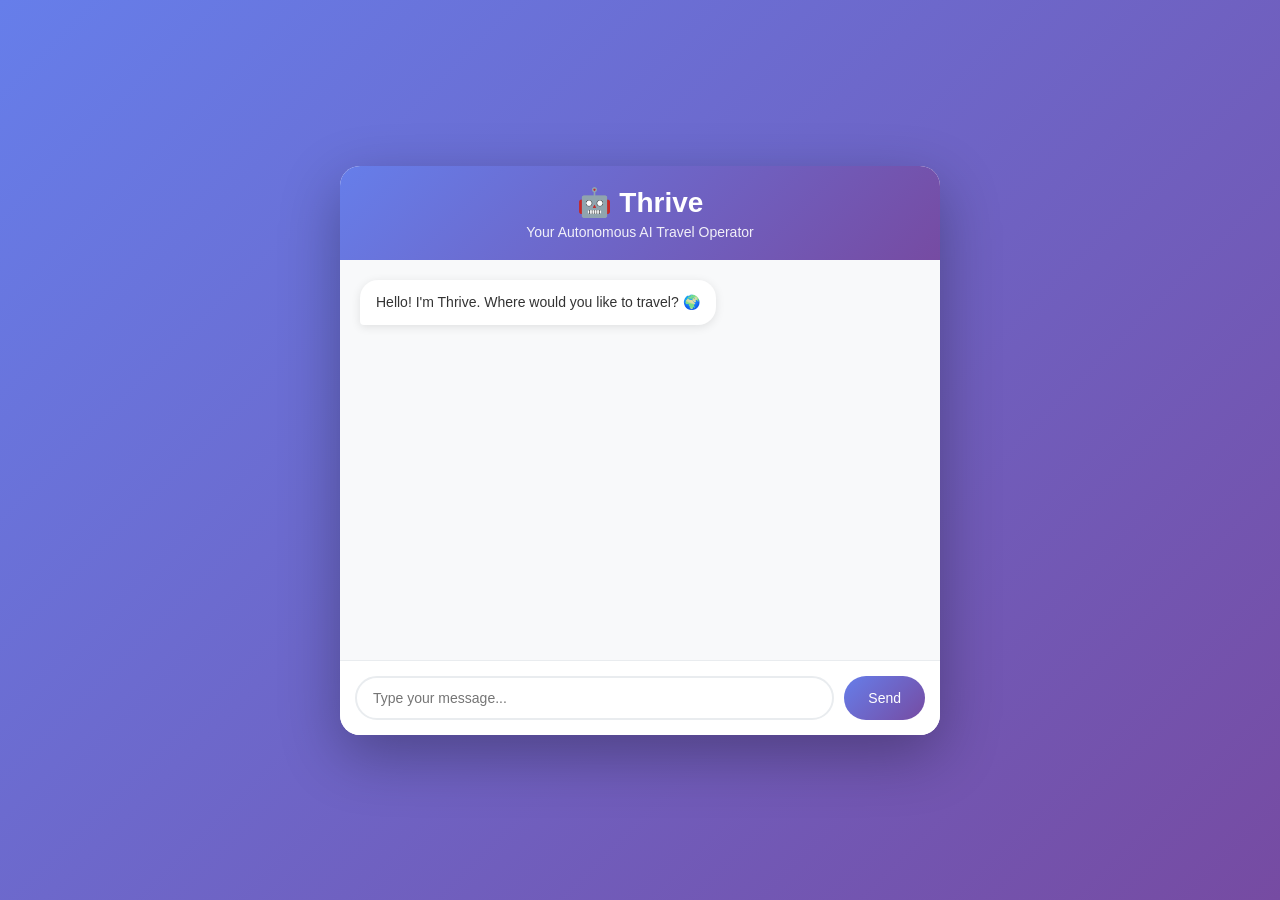
==== templates/index.html @ 4a0e2c3e "Initial Thrive MVP commit" ====
<!DOCTYPE html>
<html lang="en">
<head>
    <meta charset="UTF-8">
    <meta name="viewport" content="width=device-width, initial-scale=1.0">
    <title>🤖 Thrive Travel Planner</title>
    <link rel="stylesheet" href="/static/style.css">
</head>
<body>
    <div class="container">
        <header>
            <h1>🤖 Thrive</h1>
            <p>Your Autonomous AI Travel Operator</p>
        </header>
        
        <div class="chat-box" id="chatBox">
            <div class="message bot">
                <div class="bubble">
                    Hello! I'm Thrive. Where would you like to travel? 🌍
                </div>
            </div>
        </div>
        
        <div class="input-area">
            <input type="text" id="userInput" placeholder="Type your message..." autocomplete="off">
            <button onclick="sendMessage()">Send</button>
        </div>
    </div>

    <script>
        const chatBox = document.getElementById('chatBox');
        const userInput = document.getElementById('userInput');

        // Send message on Enter key
        userInput.addEventListener('keypress', (e) => {
            if (e.key === 'Enter') sendMessage();
        });

        async function sendMessage() {
            const message = userInput.value.trim();
            if (!message) return;

            // Add user message to chat
            addMessage(message, 'user');
            userInput.value = '';

            // Show loading state
            const loadingId = addMessage('Thinking...', 'bot loading');

            try {
                const response = await fetch('/api/chat', {
                    method: 'POST',
                    headers: { 'Content-Type': 'application/json' },
                    body: JSON.stringify({ message: message })
                });

                const data = await response.json();
                
                // Remove loading message
                document.getElementById(loadingId).remove();

                if (data.success) {
                    addMessage(data.message, 'bot');
                } else {
                    addMessage('Error: ' + data.error, 'bot error');
                }
            } catch (error) {
                document.getElementById(loadingId).remove();
                addMessage('Connection error. Please try again.', 'bot error');
            }
        }

        function addMessage(text, type) {
            const id = 'msg-' + Date.now();
            const div = document.createElement('div');
            div.className = `message ${type}`;
            div.id = id;
            div.innerHTML = `<div class="bubble">${text.replace(/\n/g, '<br>')}</div>`;
            chatBox.appendChild(div);
            chatBox.scrollTop = chatBox.scrollHeight;
            return id;
        }
    </script>
</body>
</html>
---- static/style.css ----
* {
    margin: 0;
    padding: 0;
    box-sizing: border-box;
}

body {
    font-family: -apple-system, BlinkMacSystemFont, 'Segoe UI', Roboto, sans-serif;
    background: linear-gradient(135deg, #667eea 0%, #764ba2 100%);
    min-height: 100vh;
    display: flex;
    justify-content: center;
    align-items: center;
    padding: 20px;
}

.container {
    width: 100%;
    max-width: 600px;
    background: white;
    border-radius: 20px;
    box-shadow: 0 20px 60px rgba(0,0,0,0.3);
    overflow: hidden;
}

header {
    background: linear-gradient(135deg, #667eea 0%, #764ba2 100%);
    color: white;
    padding: 20px;
    text-align: center;
}

header h1 {
    font-size: 28px;
    margin-bottom: 5px;
}

header p {
    opacity: 0.9;
    font-size: 14px;
}

.chat-box {
    height: 400px;
    overflow-y: auto;
    padding: 20px;
    background: #f8f9fa;
}

.message {
    margin-bottom: 15px;
    display: flex;
}

.message.user {
    justify-content: flex-end;
}

.message.bot {
    justify-content: flex-start;
}

.bubble {
    max-width: 80%;
    padding: 12px 16px;
    border-radius: 18px;
    font-size: 14px;
    line-height: 1.5;
}

.message.user .bubble {
    background: #667eea;
    color: white;
    border-bottom-right-radius: 4px;
}

.message.bot .bubble {
    background: white;
    color: #333;
    border-bottom-left-radius: 4px;
    box-shadow: 0 2px 10px rgba(0,0,0,0.1);
}

.message.loading .bubble {
    background: #e9ecef;
    color: #666;
    font-style: italic;
}

.message.error .bubble {
    background: #ffe6e6;
    color: #cc0000;
}

.input-area {
    display: flex;
    padding: 15px;
    background: white;
    border-top: 1px solid #e9ecef;
}

.input-area input {
    flex: 1;
    padding: 12px 16px;
    border: 2px solid #e9ecef;
    border-radius: 25px;
    font-size: 14px;
    outline: none;
    transition: border-color 0.3s;
}

.input-area input:focus {
    border-color: #667eea;
}

.input-area button {
    margin-left: 10px;
    padding: 12px 24px;
    background: linear-gradient(135deg, #667eea 0%, #764ba2 100%);
    color: white;
    border: none;
    border-radius: 25px;
    font-size: 14px;
    cursor: pointer;
    transition: transform 0.2s;
}

.input-area button:hover {
    transform: scale(1.05);
}
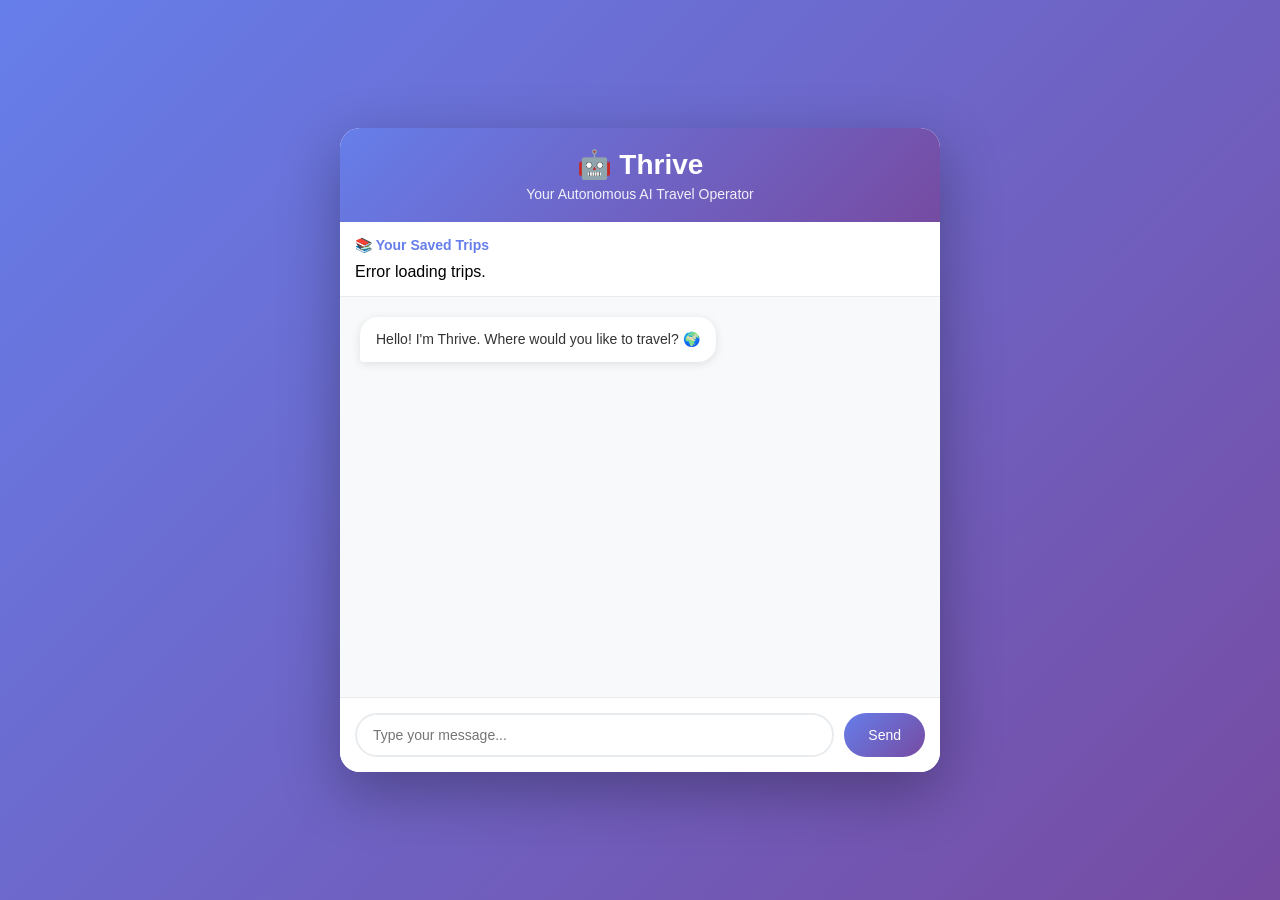
==== commit 682bad98: "Add trip history panel and fix PDF for PostgreSQL" ====
--- a/templates/index.html
+++ b/templates/index.html
@@ -3,7 +3,7 @@
 <head>
     <meta charset="UTF-8">
     <meta name="viewport" content="width=device-width, initial-scale=1.0">
-    <title>🤖 Thrive Travel Planner</title>
+    <title>Thrive Travel Planner</title>
     <link rel="stylesheet" href="/static/style.css">
 </head>
 <body>
@@ -13,12 +13,25 @@
             <p>Your Autonomous AI Travel Operator</p>
         </header>
         
+        <!-- Trip History Panel -->
+        <div class="trip-history" id="tripHistory">
+            <h3>📚 Your Saved Trips</h3>
+            <div id="tripList">Loading...</div>
+        </div>
+        
         <div class="chat-box" id="chatBox">
             <div class="message bot">
                 <div class="bubble">
                     Hello! I'm Thrive. Where would you like to travel? 🌍
                 </div>
             </div>
+        </div>
+        
+        <!-- Export Button -->
+        <div class="export-area" id="exportArea" style="display: none; padding: 15px; text-align: center; background: #f8f9fa; border-top: 1px solid #e9ecef;">
+            <button onclick="exportPDF()" style="background: #28a745; color: white; padding: 12px 24px; border: none; border-radius: 25px; cursor: pointer; font-size: 14px;">
+                📄 Download Itinerary as PDF
+            </button>
         </div>
         
         <div class="input-area">
@@ -30,21 +43,48 @@
     <script>
         const chatBox = document.getElementById('chatBox');
         const userInput = document.getElementById('userInput');
+        const tripList = document.getElementById('tripList');
+        let currentTripId = null;
 
-        // Send message on Enter key
+        // Load trip history on page load
+        window.addEventListener('DOMContentLoaded', loadTripHistory);
+
         userInput.addEventListener('keypress', (e) => {
             if (e.key === 'Enter') sendMessage();
         });
+
+        async function loadTripHistory() {
+            try {
+                const response = await fetch('/api/trips');
+                const data = await response.json();
+                
+                if (data.success && data.trips.length > 0) {
+                    tripList.innerHTML = data.trips.map(trip => `
+                        <div class="trip-item" onclick="loadTrip(${trip.id})">
+                            <strong>${trip.destination}</strong> (${trip.duration})<br>
+                            <small>Trip #${trip.id} - ${trip.created_at}</small>
+                        </div>
+                    `).join('');
+                } else {
+                    tripList.innerHTML = '<p>No saved trips yet.</p>';
+                }
+            } catch (error) {
+                tripList.innerHTML = '<p>Error loading trips.</p>';
+            }
+        }
+
+        async function loadTrip(tripId) {
+            addMessage(`Loading trip #${tripId}...`, 'bot');
+            // You can expand this to show full trip details
+        }
 
         async function sendMessage() {
             const message = userInput.value.trim();
             if (!message) return;
 
-            // Add user message to chat
             addMessage(message, 'user');
             userInput.value = '';
 
-            // Show loading state
             const loadingId = addMessage('Thinking...', 'bot loading');
 
             try {
@@ -55,12 +95,19 @@
                 });
 
                 const data = await response.json();
-                
-                // Remove loading message
                 document.getElementById(loadingId).remove();
 
                 if (data.success) {
                     addMessage(data.message, 'bot');
+                    
+                    // Extract Trip ID from message
+                    const tripIdMatch = data.message.match(/Trip ID: #(\d+)/);
+                    if (tripIdMatch) {
+                        currentTripId = tripIdMatch[1];
+                        document.getElementById('exportArea').style.display = 'block';
+                        // Reload trip history to show new trip
+                        loadTripHistory();
+                    }
                 } else {
                     addMessage('Error: ' + data.error, 'bot error');
                 }
@@ -68,6 +115,33 @@
                 document.getElementById(loadingId).remove();
                 addMessage('Connection error. Please try again.', 'bot error');
             }
+        }
+
+        function exportPDF() {
+            if (!currentTripId) return;
+            
+            fetch('/api/export-pdf', {
+                method: 'POST',
+                headers: { 'Content-Type': 'application/json' },
+                body: JSON.stringify({ trip_id: currentTripId })
+            })
+            .then(response => {
+                if (response.ok) {
+                    return response.blob();
+                }
+                throw new Error('Failed to generate PDF');
+            })
+            .then(blob => {
+                const url = window.URL.createObjectURL(blob);
+                const a = document.createElement('a');
+                a.href = url;
+                a.download = `thrive-trip-${currentTripId}.pdf`;
+                a.click();
+                window.URL.revokeObjectURL(url);
+            })
+            .catch(error => {
+                alert('Error generating PDF: ' + error.message);
+            });
         }
 
         function addMessage(text, type) {
--- a/static/style.css
+++ b/static/style.css
@@ -127,4 +127,38 @@
 
 .input-area button:hover {
     transform: scale(1.05);
+}
+.trip-history {
+    background: white;
+    padding: 15px;
+    border-bottom: 1px solid #e9ecef;
+    max-height: 150px;
+    overflow-y: auto;
+}
+
+.trip-history h3 {
+    margin: 0 0 10px 0;
+    font-size: 14px;
+    color: #667eea;
+}
+
+.trip-item {
+    padding: 8px 12px;
+    background: #f8f9fa;
+    border-radius: 8px;
+    margin-bottom: 8px;
+    cursor: pointer;
+    transition: background 0.2s;
+}
+
+.trip-item:hover {
+    background: #e9ecef;
+}
+
+.trip-item strong {
+    color: #333;
+}
+
+.trip-item small {
+    color: #666;
 }
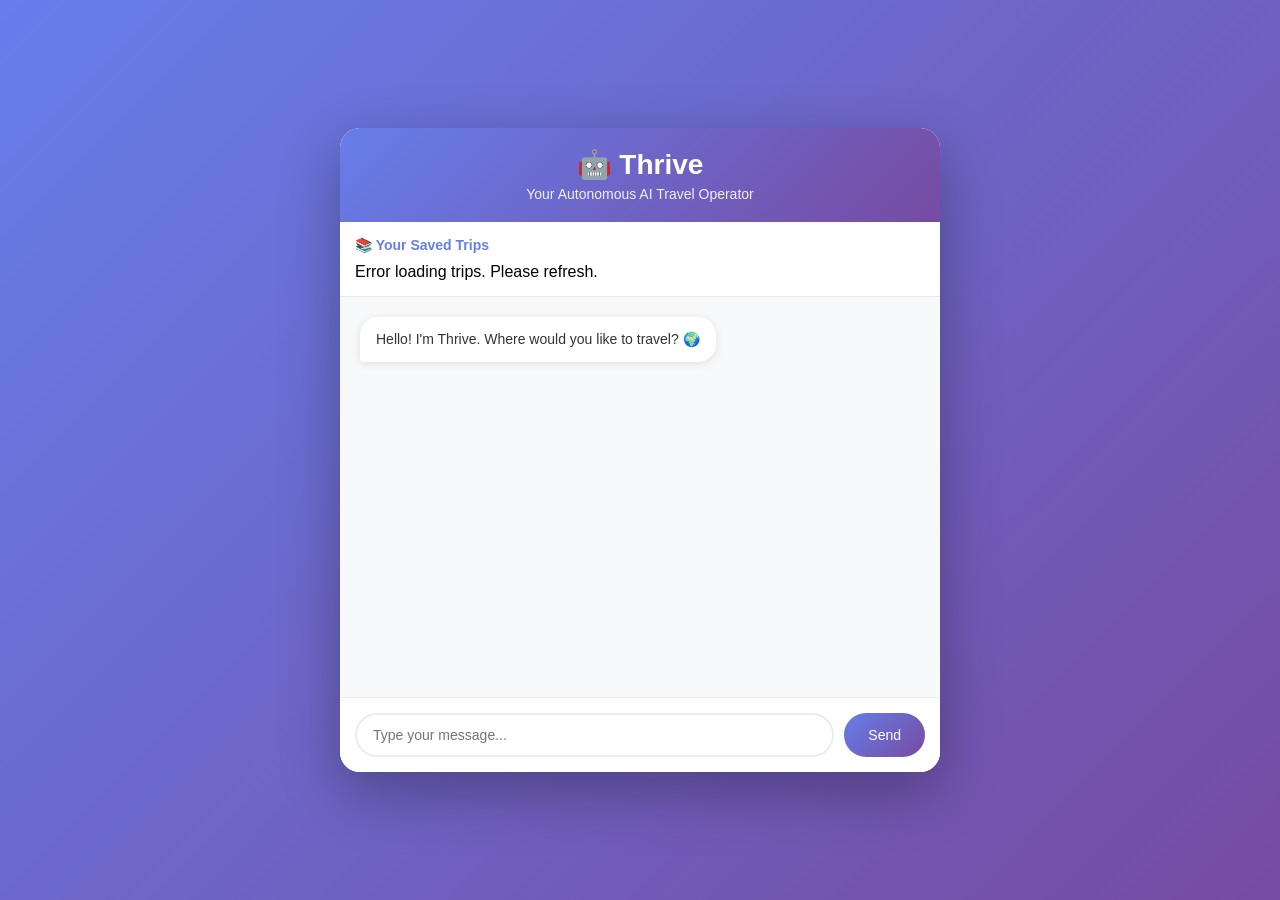
==== commit ccd8b172: "Fix trip history loading functionality" ====
--- a/templates/index.html
+++ b/templates/index.html
@@ -44,6 +44,7 @@
         const chatBox = document.getElementById('chatBox');
         const userInput = document.getElementById('userInput');
         const tripList = document.getElementById('tripList');
+        const exportArea = document.getElementById('exportArea');
         let currentTripId = null;
 
         // Load trip history on page load
@@ -53,12 +54,15 @@
             if (e.key === 'Enter') sendMessage();
         });
 
+        // Load saved trips from database
         async function loadTripHistory() {
+            tripList.innerHTML = '<p>Loading...</p>';
+            
             try {
                 const response = await fetch('/api/trips');
                 const data = await response.json();
                 
-                if (data.success && data.trips.length > 0) {
+                if (data.success && data.trips && data.trips.length > 0) {
                     tripList.innerHTML = data.trips.map(trip => `
                         <div class="trip-item" onclick="loadTrip(${trip.id})">
                             <strong>${trip.destination}</strong> (${trip.duration})<br>
@@ -66,18 +70,70 @@
                         </div>
                     `).join('');
                 } else {
-                    tripList.innerHTML = '<p>No saved trips yet.</p>';
+                    tripList.innerHTML = '<p>No saved trips yet. Plan your first trip!</p>';
                 }
             } catch (error) {
-                tripList.innerHTML = '<p>Error loading trips.</p>';
-            }
-        }
-
+                console.error('Error loading trips:', error);
+                tripList.innerHTML = '<p>Error loading trips. Please refresh.</p>';
+            }
+        }
+
+        // Load and display a specific trip
         async function loadTrip(tripId) {
-            addMessage(`Loading trip #${tripId}...`, 'bot');
-            // You can expand this to show full trip details
-        }
-
+            // Show loading state
+            addMessage(`📂 Loading trip #${tripId}...`, 'bot');
+            
+            try {
+                const response = await fetch('/api/trips');
+                const data = await response.json();
+                
+                if (data.success && data.trips) {
+                    const trip = data.trips.find(t => t.id === tripId);
+                    
+                    if (trip) {
+                        // Set current trip for PDF export
+                        currentTripId = tripId;
+                        exportArea.style.display = 'block';
+                        
+                        // Display trip summary
+                        let message = `✅ <strong>Trip #${tripId} Loaded!</strong>\n\n`;
+                        message += `📍 <strong>Destination:</strong> ${trip.destination}\n`;
+                        message += `📅 <strong>Duration:</strong> ${trip.duration}\n`;
+                        message += `💰 <strong>Budget:</strong> ${trip.budget || 'Not specified'}\n`;
+                        message += `🎯 <strong>Preferences:</strong> ${trip.preferences ? trip.preferences.join(', ') : 'None'}\n\n`;
+                        
+                        // Display itinerary
+                        message += `📋 <strong>Itinerary:</strong>\n`;
+                        if (trip.itinerary && trip.itinerary.length > 0) {
+                            for (const day of trip.itinerary) {
+                                message += `\n🗓️ <strong>Day ${day.day}:</strong>\n`;
+                                if (day.weather) {
+                                    message += `   🌤️ ${day.weather}\n`;
+                                }
+                                if (day.activities) {
+                                    for (const activity of day.activities) {
+                                        message += `   • ${activity}\n`;
+                                    }
+                                }
+                            }
+                        } else {
+                            message += `   (No itinerary details available)\n`;
+                        }
+                        
+                        addMessage(message, 'bot');
+                    } else {
+                        addMessage(`❌ Trip #${tripId} not found.`, 'bot error');
+                    }
+                } else {
+                    addMessage('❌ Error loading trip data.', 'bot error');
+                }
+            } catch (error) {
+                console.error('Error loading trip:', error);
+                addMessage('❌ Connection error. Please try again.', 'bot error');
+            }
+        }
+
+        // Send message to Thrive
         async function sendMessage() {
             const message = userInput.value.trim();
             if (!message) return;
@@ -104,7 +160,7 @@
                     const tripIdMatch = data.message.match(/Trip ID: #(\d+)/);
                     if (tripIdMatch) {
                         currentTripId = tripIdMatch[1];
-                        document.getElementById('exportArea').style.display = 'block';
+                        exportArea.style.display = 'block';
                         // Reload trip history to show new trip
                         loadTripHistory();
                     }
@@ -117,8 +173,12 @@
             }
         }
 
+        // Export trip as PDF
         function exportPDF() {
-            if (!currentTripId) return;
+            if (!currentTripId) {
+                alert('No trip selected for export');
+                return;
+            }
             
             fetch('/api/export-pdf', {
                 method: 'POST',
@@ -144,6 +204,7 @@
             });
         }
 
+        // Add message to chat
         function addMessage(text, type) {
             const id = 'msg-' + Date.now();
             const div = document.createElement('div');
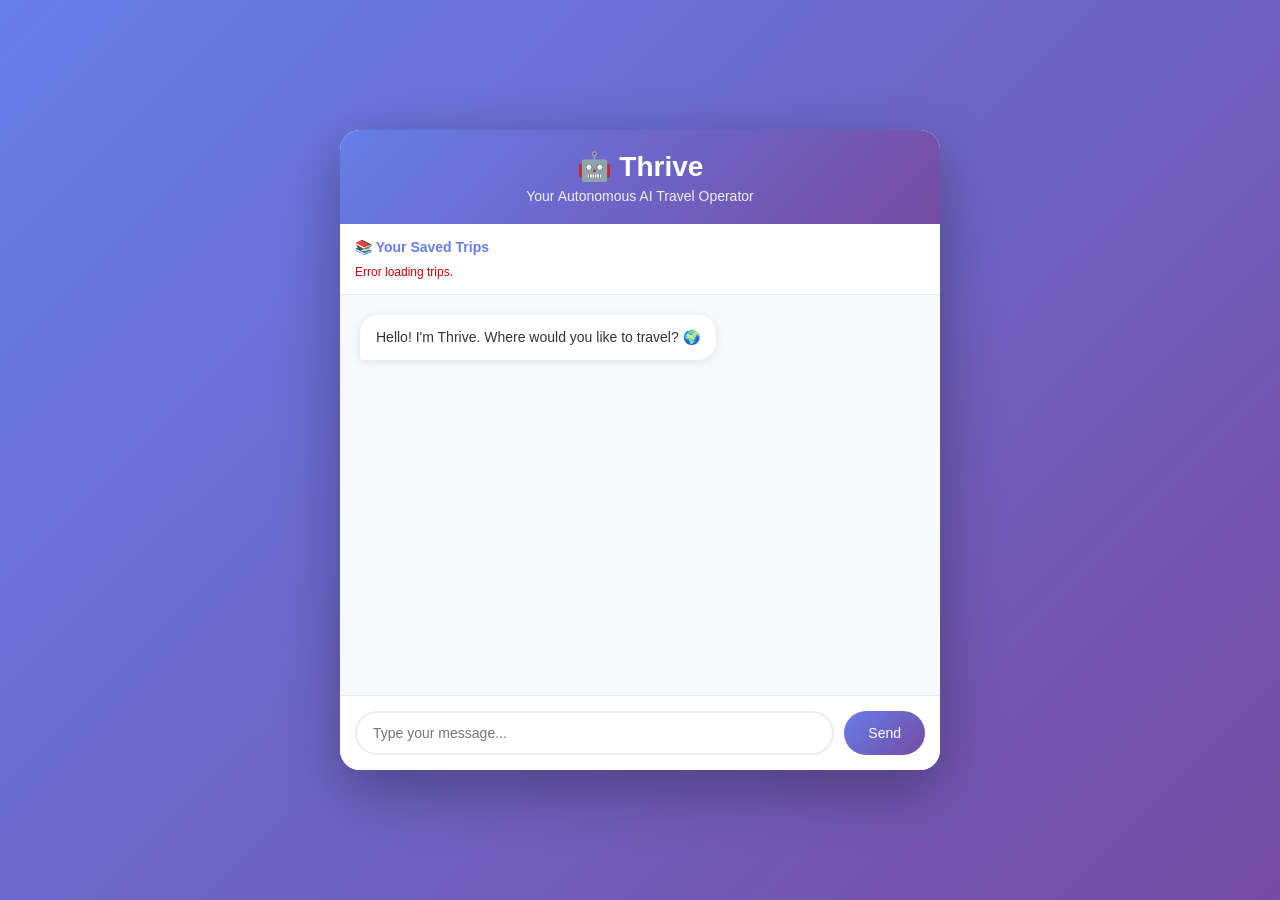
==== commit 10e8aadd: "Clean up loading messages in trip history" ====
--- a/templates/index.html
+++ b/templates/index.html
@@ -55,83 +55,34 @@
         });
 
         // Load saved trips from database
-        async function loadTripHistory() {
-            tripList.innerHTML = '<p>Loading...</p>';
-            
-            try {
-                const response = await fetch('/api/trips');
-                const data = await response.json();
-                
-                if (data.success && data.trips && data.trips.length > 0) {
-                    tripList.innerHTML = data.trips.map(trip => `
-                        <div class="trip-item" onclick="loadTrip(${trip.id})">
-                            <strong>${trip.destination}</strong> (${trip.duration})<br>
-                            <small>Trip #${trip.id} - ${trip.created_at}</small>
-                        </div>
-                    `).join('');
-                } else {
-                    tripList.innerHTML = '<p>No saved trips yet. Plan your first trip!</p>';
-                }
-            } catch (error) {
-                console.error('Error loading trips:', error);
-                tripList.innerHTML = '<p>Error loading trips. Please refresh.</p>';
-            }
+async function loadTripHistory() {
+    tripList.innerHTML = '<p style="color: #999; font-size: 12px;">Loading...</p>';
+    
+    try {
+        const response = await fetch('/api/trips');
+        const data = await response.json();
+        
+        if (data.success && data.trips && data.trips.length > 0) {
+            tripList.innerHTML = data.trips.map(trip => `
+                <div class="trip-item" onclick="loadTrip(${trip.id})">
+                    <strong>${trip.destination}</strong> (${trip.duration})<br>
+                    <small>Trip #${trip.id} - ${trip.created_at}</small>
+                </div>
+            `).join('');
+        } else {
+            tripList.innerHTML = '<p style="color: #999; font-size: 12px;">No saved trips yet. Plan your first trip!</p>';
         }
+    } catch (error) {
+        console.error('Error loading trips:', error);
+        tripList.innerHTML = '<p style="color: #cc0000; font-size: 12px;">Error loading trips.</p>';
+    }
+}
 
         // Load and display a specific trip
-        async function loadTrip(tripId) {
-            // Show loading state
-            addMessage(`📂 Loading trip #${tripId}...`, 'bot');
-            
-            try {
-                const response = await fetch('/api/trips');
-                const data = await response.json();
-                
-                if (data.success && data.trips) {
-                    const trip = data.trips.find(t => t.id === tripId);
-                    
-                    if (trip) {
-                        // Set current trip for PDF export
-                        currentTripId = tripId;
-                        exportArea.style.display = 'block';
-                        
-                        // Display trip summary
-                        let message = `✅ <strong>Trip #${tripId} Loaded!</strong>\n\n`;
-                        message += `📍 <strong>Destination:</strong> ${trip.destination}\n`;
-                        message += `📅 <strong>Duration:</strong> ${trip.duration}\n`;
-                        message += `💰 <strong>Budget:</strong> ${trip.budget || 'Not specified'}\n`;
-                        message += `🎯 <strong>Preferences:</strong> ${trip.preferences ? trip.preferences.join(', ') : 'None'}\n\n`;
-                        
-                        // Display itinerary
-                        message += `📋 <strong>Itinerary:</strong>\n`;
-                        if (trip.itinerary && trip.itinerary.length > 0) {
-                            for (const day of trip.itinerary) {
-                                message += `\n🗓️ <strong>Day ${day.day}:</strong>\n`;
-                                if (day.weather) {
-                                    message += `   🌤️ ${day.weather}\n`;
-                                }
-                                if (day.activities) {
-                                    for (const activity of day.activities) {
-                                        message += `   • ${activity}\n`;
-                                    }
-                                }
-                            }
-                        } else {
-                            message += `   (No itinerary details available)\n`;
-                        }
-                        
-                        addMessage(message, 'bot');
-                    } else {
-                        addMessage(`❌ Trip #${tripId} not found.`, 'bot error');
-                    }
-                } else {
-                    addMessage('❌ Error loading trip data.', 'bot error');
-                }
-            } catch (error) {
-                console.error('Error loading trip:', error);
-                addMessage('❌ Connection error. Please try again.', 'bot error');
-            }
-        }
+async function loadTrip(tripId) {
+    // Show loading state
+    addMessage(`📂 Loading trip #${tripId}...`, 'bot');
+}
 
         // Send message to Thrive
         async function sendMessage() {
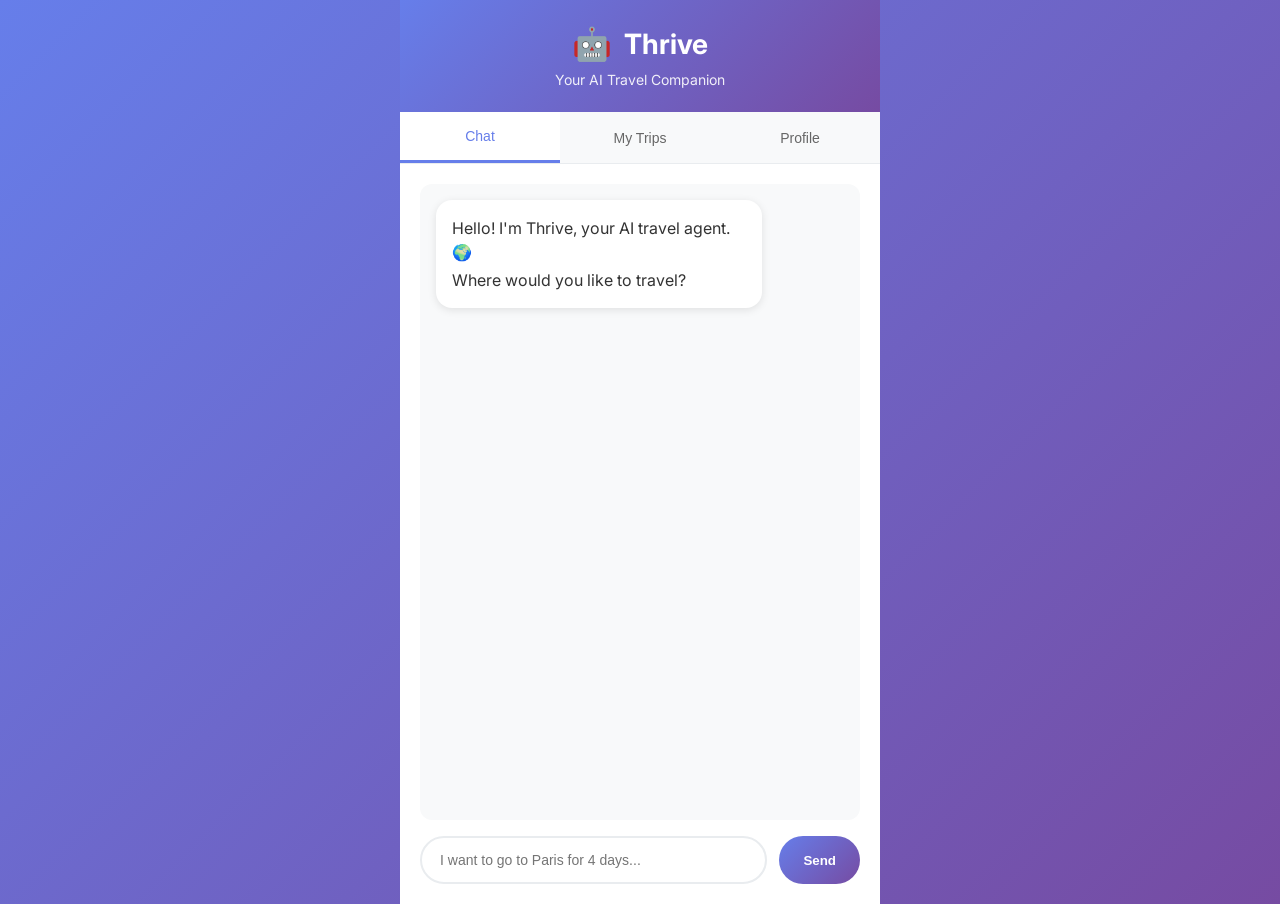
==== commit 39ade7dc: "UI refresh - card-based design matching PDF" ====
--- a/templates/index.html
+++ b/templates/index.html
@@ -3,88 +3,119 @@
 <head>
     <meta charset="UTF-8">
     <meta name="viewport" content="width=device-width, initial-scale=1.0">
-    <title>Thrive Travel Planner</title>
+    <title>Thrive - AI Travel Companion</title>
     <link rel="stylesheet" href="/static/style.css">
+    <link href="https://fonts.googleapis.com/css2?family=Inter:wght@300;400;500;600;700&display=swap" rel="stylesheet">
 </head>
 <body>
-    <div class="container">
-        <header>
-            <h1>🤖 Thrive</h1>
-            <p>Your Autonomous AI Travel Operator</p>
+    <div class="app-container">
+        <!-- Header -->
+        <header class="app-header">
+            <div class="logo">
+                <span class="logo-icon">🤖</span>
+                <h1>Thrive</h1>
+            </div>
+            <p class="tagline">Your AI Travel Companion</p>
         </header>
-        
-        <!-- Trip History Panel -->
-        <div class="trip-history" id="tripHistory">
-            <h3>📚 Your Saved Trips</h3>
-            <div id="tripList">Loading...</div>
+
+        <!-- Navigation Tabs -->
+        <nav class="nav-tabs">
+            <button class="tab-btn active" data-tab="chat">Chat</button>
+            <button class="tab-btn" data-tab="trips">My Trips</button>
+            <button class="tab-btn" data-tab="profile">Profile</button>
+        </nav>
+
+        <!-- Chat Tab -->
+        <div class="tab-content active" id="chat-tab">
+            <div class="chat-container">
+                <div class="chat-messages" id="chatMessages">
+                    <div class="message bot">
+                        <div class="message-content">
+                            <p>Hello! I'm Thrive, your AI travel agent. 🌍</p>
+                            <p>Where would you like to travel?</p>
+                        </div>
+                    </div>
+                </div>
+                <div class="chat-input-area">
+                    <input type="text" id="userInput" placeholder="I want to go to Paris for 4 days..." autocomplete="off">
+                    <button onclick="sendMessage()" class="send-btn">Send</button>
+                </div>
+            </div>
         </div>
-        
-        <div class="chat-box" id="chatBox">
-            <div class="message bot">
-                <div class="bubble">
-                    Hello! I'm Thrive. Where would you like to travel? 🌍
+
+        <!-- My Trips Tab -->
+        <div class="tab-content" id="trips-tab">
+            <div class="trips-container">
+                <h2>Your Saved Trips</h2>
+                <div id="tripsList" class="trips-list">
+                    <p class="loading">Loading trips...</p>
                 </div>
             </div>
         </div>
-        
-        <!-- Export Button -->
-        <div class="export-area" id="exportArea" style="display: none; padding: 15px; text-align: center; background: #f8f9fa; border-top: 1px solid #e9ecef;">
-            <button onclick="exportPDF()" style="background: #28a745; color: white; padding: 12px 24px; border: none; border-radius: 25px; cursor: pointer; font-size: 14px;">
-                📄 Download Itinerary as PDF
-            </button>
+
+        <!-- Profile Tab -->
+        <div class="tab-content" id="profile-tab">
+            <div class="profile-container">
+                <h2>Your Profile</h2>
+                <div class="profile-section">
+                    <h3>Travel Preferences</h3>
+                    <p>Set your preferred travel style, budget range, and interests.</p>
+                </div>
+                <div class="profile-section">
+                    <h3>Feedback</h3>
+                    <div class="feedback-form">
+                        <div class="star-rating">
+                            <span class="star" data-rating="1">★</span>
+                            <span class="star" data-rating="2">★</span>
+                            <span class="star" data-rating="3">★</span>
+                            <span class="star" data-rating="4">★</span>
+                            <span class="star" data-rating="5">★</span>
+                        </div>
+                        <textarea placeholder="Share your experience with Thrive..."></textarea>
+                        <button class="submit-btn">Submit Feedback</button>
+                    </div>
+                </div>
+            </div>
         </div>
-        
-        <div class="input-area">
-            <input type="text" id="userInput" placeholder="Type your message..." autocomplete="off">
-            <button onclick="sendMessage()">Send</button>
+
+        <!-- Trip Detail Modal -->
+        <div class="modal" id="tripModal">
+            <div class="modal-content">
+                <div class="modal-header">
+                    <h2 id="modalTitle">Trip Details</h2>
+                    <button class="close-btn" onclick="closeModal()">&times;</button>
+                </div>
+                <div class="modal-body" id="modalBody">
+                    <!-- Trip details loaded here -->
+                </div>
+            </div>
         </div>
     </div>
 
     <script>
-        const chatBox = document.getElementById('chatBox');
+        // Tab Navigation
+        document.querySelectorAll('.tab-btn').forEach(btn => {
+            btn.addEventListener('click', () => {
+                document.querySelectorAll('.tab-btn').forEach(b => b.classList.remove('active'));
+                document.querySelectorAll('.tab-content').forEach(c => c.classList.remove('active'));
+                btn.classList.add('active');
+                document.getElementById(btn.dataset.tab + '-tab').classList.add('active');
+                
+                if (btn.dataset.tab === 'trips') {
+                    loadTrips();
+                }
+            });
+        });
+
+        // Chat Functionality
+        const chatMessages = document.getElementById('chatMessages');
         const userInput = document.getElementById('userInput');
-        const tripList = document.getElementById('tripList');
-        const exportArea = document.getElementById('exportArea');
         let currentTripId = null;
-
-        // Load trip history on page load
-        window.addEventListener('DOMContentLoaded', loadTripHistory);
 
         userInput.addEventListener('keypress', (e) => {
             if (e.key === 'Enter') sendMessage();
         });
 
-        // Load saved trips from database
-async function loadTripHistory() {
-    tripList.innerHTML = '<p style="color: #999; font-size: 12px;">Loading...</p>';
-    
-    try {
-        const response = await fetch('/api/trips');
-        const data = await response.json();
-        
-        if (data.success && data.trips && data.trips.length > 0) {
-            tripList.innerHTML = data.trips.map(trip => `
-                <div class="trip-item" onclick="loadTrip(${trip.id})">
-                    <strong>${trip.destination}</strong> (${trip.duration})<br>
-                    <small>Trip #${trip.id} - ${trip.created_at}</small>
-                </div>
-            `).join('');
-        } else {
-            tripList.innerHTML = '<p style="color: #999; font-size: 12px;">No saved trips yet. Plan your first trip!</p>';
-        }
-    } catch (error) {
-        console.error('Error loading trips:', error);
-        tripList.innerHTML = '<p style="color: #cc0000; font-size: 12px;">Error loading trips.</p>';
-    }
-}
-
-        // Load and display a specific trip
-async function loadTrip(tripId) {
-    // Show loading state
-    addMessage(`📂 Loading trip #${tripId}...`, 'bot');
-}
-
-        // Send message to Thrive
         async function sendMessage() {
             const message = userInput.value.trim();
             if (!message) return;
@@ -107,13 +138,9 @@
                 if (data.success) {
                     addMessage(data.message, 'bot');
                     
-                    // Extract Trip ID from message
                     const tripIdMatch = data.message.match(/Trip ID: #(\d+)/);
                     if (tripIdMatch) {
                         currentTripId = tripIdMatch[1];
-                        exportArea.style.display = 'block';
-                        // Reload trip history to show new trip
-                        loadTripHistory();
                     }
                 } else {
                     addMessage('Error: ' + data.error, 'bot error');
@@ -124,48 +151,178 @@
             }
         }
 
-        // Export trip as PDF
-        function exportPDF() {
-            if (!currentTripId) {
-                alert('No trip selected for export');
-                return;
-            }
-            
-            fetch('/api/export-pdf', {
-                method: 'POST',
-                headers: { 'Content-Type': 'application/json' },
-                body: JSON.stringify({ trip_id: currentTripId })
-            })
-            .then(response => {
-                if (response.ok) {
-                    return response.blob();
-                }
-                throw new Error('Failed to generate PDF');
-            })
-            .then(blob => {
-                const url = window.URL.createObjectURL(blob);
-                const a = document.createElement('a');
-                a.href = url;
-                a.download = `thrive-trip-${currentTripId}.pdf`;
-                a.click();
-                window.URL.revokeObjectURL(url);
-            })
-            .catch(error => {
-                alert('Error generating PDF: ' + error.message);
-            });
-        }
-
-        // Add message to chat
         function addMessage(text, type) {
             const id = 'msg-' + Date.now();
             const div = document.createElement('div');
             div.className = `message ${type}`;
             div.id = id;
-            div.innerHTML = `<div class="bubble">${text.replace(/\n/g, '<br>')}</div>`;
-            chatBox.appendChild(div);
-            chatBox.scrollTop = chatBox.scrollHeight;
+            div.innerHTML = `<div class="message-content"><p>${text.replace(/\n/g, '<br>')}</p></div>`;
+            chatMessages.appendChild(div);
+            chatMessages.scrollTop = chatMessages.scrollHeight;
             return id;
         }
+
+        // Load Trips
+        async function loadTrips() {
+            const tripsList = document.getElementById('tripsList');
+            tripsList.innerHTML = '<p class="loading">Loading trips...</p>';
+            
+            try {
+                const response = await fetch('/api/trips');
+                const data = await response.json();
+                
+                if (data.success && data.trips && data.trips.length > 0) {
+                    tripsList.innerHTML = data.trips.map(trip => `
+                        <div class="trip-card" onclick="openTripModal(${trip.id})">
+                            <div class="trip-header">
+                                <h3>${trip.destination}</h3>
+                                <span class="trip-duration">${trip.duration}</span>
+                            </div>
+                            <div class="trip-details">
+                                <p>💰 ${trip.budget || 'Budget not specified'}</p>
+                                <p>📅 Created: ${trip.created_at}</p>
+                            </div>
+                            <div class="trip-actions">
+                                <button class="view-btn">View Details</button>
+                                <button class="pdf-btn" onclick="event.stopPropagation(); downloadPDF(${trip.id})">Download PDF</button>
+                            </div>
+                        </div>
+                    `).join('');
+                } else {
+                    tripsList.innerHTML = '<p class="empty">No saved trips yet. Plan your first trip!</p>';
+                }
+            } catch (error) {
+                tripsList.innerHTML = '<p class="error">Error loading trips. Please refresh.</p>';
+            }
+        }
+
+        // Trip Modal
+        async function openTripModal(tripId) {
+            const modal = document.getElementById('tripModal');
+            const modalBody = document.getElementById('modalBody');
+            const modalTitle = document.getElementById('modalTitle');
+            
+            modalBody.innerHTML = '<p class="loading">Loading trip details...</p>';
+            modal.style.display = 'flex';
+            
+            try {
+                const response = await fetch('/api/trips');
+                const data = await response.json();
+                
+                if (data.success && data.trips) {
+                    const trip = data.trips.find(t => t.id === tripId);
+                    
+                    if (trip) {
+                        modalTitle.textContent = `${trip.destination} - ${trip.duration}`;
+                        
+                        let html = `
+                            <div class="trip-info">
+                                <p><strong>Budget:</strong> ${trip.budget || 'Not specified'}</p>
+                                <p><strong>Preferences:</strong> ${trip.preferences ? trip.preferences.join(', ') : 'None'}</p>
+                            </div>
+                            
+                            <h3>Itinerary</h3>
+                            <div class="itinerary">
+                        `;
+                        
+                        if (trip.itinerary && trip.itinerary.length > 0) {
+                            for (const day of trip.itinerary) {
+                                html += `
+                                    <div class="day-card">
+                                        <div class="day-header">
+                                            <h4>Day ${day.day}</h4>
+                                            <span class="weather">${day.weather || 'Weather unavailable'}</span>
+                                        </div>
+                                        <ul class="activities">
+                                `;
+                                
+                                if (day.activities) {
+                                    for (const activity of day.activities) {
+                                        html += `<li>${activity}</li>`;
+                                    }
+                                }
+                                
+                                html += `
+                                        </ul>
+                                    </div>
+                                `;
+                            }
+                        }
+                        
+                        html += `</div>`;
+                        
+                        // Hotel Recommendations
+                        if (trip.hotels && trip.hotels.length > 0) {
+                            html += `<h3>Hotel Recommendations</h3><div class="hotels">`;
+                            for (const hotel of trip.hotels) {
+                                html += `
+                                    <div class="hotel-card">
+                                        <h4>${hotel.name}</h4>
+                                        <p class="price">$${hotel.price}/night</p>
+                                        <p class="rating">⭐ ${hotel.rating}</p>
+                                        <button class="book-btn">Book Now</button>
+                                    </div>
+                                `;
+                            }
+                            html += `</div>`;
+                        }
+                        
+                        modalBody.innerHTML = html;
+                    } else {
+                        modalBody.innerHTML = '<p class="error">Trip not found.</p>';
+                    }
+                }
+            } catch (error) {
+                modalBody.innerHTML = '<p class="error">Error loading trip details.</p>';
+            }
+        }
+
+        function closeModal() {
+            document.getElementById('tripModal').style.display = 'none';
+        }
+
+        // Download PDF
+        async function downloadPDF(tripId) {
+            try {
+                const response = await fetch('/api/export-pdf', {
+                    method: 'POST',
+                    headers: { 'Content-Type': 'application/json' },
+                    body: JSON.stringify({ trip_id: tripId })
+                });
+                
+                if (response.ok) {
+                    const blob = await response.blob();
+                    const url = window.URL.createObjectURL(blob);
+                    const a = document.createElement('a');
+                    a.href = url;
+                    a.download = `thrive-trip-${tripId}.pdf`;
+                    a.click();
+                    window.URL.revokeObjectURL(url);
+                } else {
+                    alert('Error generating PDF');
+                }
+            } catch (error) {
+                alert('Error: ' + error.message);
+            }
+        }
+
+        // Star Rating
+        document.querySelectorAll('.star').forEach(star => {
+            star.addEventListener('click', () => {
+                const rating = star.dataset.rating;
+                document.querySelectorAll('.star').forEach((s, i) => {
+                    s.classList.toggle('active', i < rating);
+                });
+            });
+        });
+
+        // Close modal on outside click
+        window.addEventListener('click', (e) => {
+            const modal = document.getElementById('tripModal');
+            if (e.target === modal) {
+                closeModal();
+            }
+        });
     </script>
 </body>
 </html>
--- a/static/style.css
+++ b/static/style.css
@@ -1,3 +1,5 @@
+/* Thrive Travel App - Modern UI */
+
 * {
     margin: 0;
     padding: 0;
@@ -5,50 +7,109 @@
 }
 
 body {
-    font-family: -apple-system, BlinkMacSystemFont, 'Segoe UI', Roboto, sans-serif;
+    font-family: 'Inter', -apple-system, BlinkMacSystemFont, sans-serif;
     background: linear-gradient(135deg, #667eea 0%, #764ba2 100%);
     min-height: 100vh;
-    display: flex;
+    color: #333;
+}
+
+.app-container {
+    max-width: 480px;
+    margin: 0 auto;
+    background: #fff;
+    min-height: 100vh;
+    display: flex;
+    flex-direction: column;
+}
+
+/* Header */
+.app-header {
+    background: linear-gradient(135deg, #667eea 0%, #764ba2 100%);
+    color: white;
+    padding: 24px 20px;
+    text-align: center;
+}
+
+.logo {
+    display: flex;
+    align-items: center;
     justify-content: center;
-    align-items: center;
+    gap: 12px;
+    margin-bottom: 8px;
+}
+
+.logo-icon {
+    font-size: 32px;
+}
+
+.logo h1 {
+    font-size: 28px;
+    font-weight: 700;
+}
+
+.tagline {
+    font-size: 14px;
+    opacity: 0.9;
+}
+
+/* Navigation Tabs */
+.nav-tabs {
+    display: flex;
+    background: #f8f9fa;
+    border-bottom: 1px solid #e9ecef;
+}
+
+.tab-btn {
+    flex: 1;
+    padding: 16px;
+    border: none;
+    background: transparent;
+    font-size: 14px;
+    font-weight: 500;
+    color: #666;
+    cursor: pointer;
+    transition: all 0.3s;
+}
+
+.tab-btn.active {
+    color: #667eea;
+    border-bottom: 3px solid #667eea;
+    background: #fff;
+}
+
+.tab-btn:hover {
+    background: #e9ecef;
+}
+
+/* Tab Content */
+.tab-content {
+    display: none;
+    flex: 1;
     padding: 20px;
 }
 
-.container {
-    width: 100%;
-    max-width: 600px;
-    background: white;
-    border-radius: 20px;
-    box-shadow: 0 20px 60px rgba(0,0,0,0.3);
-    overflow: hidden;
-}
-
-header {
-    background: linear-gradient(135deg, #667eea 0%, #764ba2 100%);
-    color: white;
-    padding: 20px;
-    text-align: center;
-}
-
-header h1 {
-    font-size: 28px;
-    margin-bottom: 5px;
-}
-
-header p {
-    opacity: 0.9;
-    font-size: 14px;
-}
-
-.chat-box {
-    height: 400px;
+.tab-content.active {
+    display: block;
+}
+
+/* Chat Container */
+.chat-container {
+    display: flex;
+    flex-direction: column;
+    height: calc(100vh - 200px);
+}
+
+.chat-messages {
+    flex: 1;
     overflow-y: auto;
-    padding: 20px;
+    padding: 16px;
     background: #f8f9fa;
+    border-radius: 12px;
+    margin-bottom: 16px;
 }
 
 .message {
-    margin-bottom: 15px;
+    margin-bottom: 16px;
     display: flex;
 }
 
@@ -60,105 +121,371 @@
     justify-content: flex-start;
 }
 
-.bubble {
+.message-content {
     max-width: 80%;
     padding: 12px 16px;
-    border-radius: 18px;
-    font-size: 14px;
+    border-radius: 16px;
+    background: #fff;
+    box-shadow: 0 2px 8px rgba(0,0,0,0.1);
+}
+
+.message.user .message-content {
+    background: linear-gradient(135deg, #667eea 0%, #764ba2 100%);
+    color: white;
+}
+
+.message.bot .message-content {
+    background: #fff;
+    color: #333;
+}
+
+.message-content p {
+    margin: 4px 0;
     line-height: 1.5;
 }
 
-.message.user .bubble {
-    background: #667eea;
-    color: white;
-    border-bottom-right-radius: 4px;
-}
-
-.message.bot .bubble {
-    background: white;
-    color: #333;
-    border-bottom-left-radius: 4px;
-    box-shadow: 0 2px 10px rgba(0,0,0,0.1);
-}
-
-.message.loading .bubble {
-    background: #e9ecef;
-    color: #666;
-    font-style: italic;
-}
-
-.message.error .bubble {
-    background: #ffe6e6;
-    color: #cc0000;
-}
-
-.input-area {
-    display: flex;
-    padding: 15px;
-    background: white;
-    border-top: 1px solid #e9ecef;
-}
-
-.input-area input {
-    flex: 1;
-    padding: 12px 16px;
+.chat-input-area {
+    display: flex;
+    gap: 12px;
+}
+
+.chat-input-area input {
+    flex: 1;
+    padding: 14px 18px;
     border: 2px solid #e9ecef;
-    border-radius: 25px;
+    border-radius: 24px;
     font-size: 14px;
     outline: none;
     transition: border-color 0.3s;
 }
 
-.input-area input:focus {
+.chat-input-area input:focus {
     border-color: #667eea;
 }
 
-.input-area button {
-    margin-left: 10px;
-    padding: 12px 24px;
-    background: linear-gradient(135deg, #667eea 0%, #764ba2 100%);
-    color: white;
-    border: none;
-    border-radius: 25px;
+.send-btn {
+    padding: 14px 24px;
+    background: linear-gradient(135deg, #667eea 0%, #764ba2 100%);
+    color: white;
+    border: none;
+    border-radius: 24px;
+    font-weight: 600;
+    cursor: pointer;
+    transition: transform 0.2s;
+}
+
+.send-btn:hover {
+    transform: scale(1.05);
+}
+
+/* Trips List */
+.trips-container h2 {
+    margin-bottom: 20px;
+    color: #333;
+}
+
+.trips-list {
+    display: flex;
+    flex-direction: column;
+    gap: 16px;
+}
+
+.trip-card {
+    background: #fff;
+    border: 1px solid #e9ecef;
+    border-radius: 12px;
+    padding: 16px;
+    cursor: pointer;
+    transition: all 0.3s;
+    box-shadow: 0 2px 8px rgba(0,0,0,0.05);
+}
+
+.trip-card:hover {
+    transform: translateY(-2px);
+    box-shadow: 0 4px 16px rgba(0,0,0,0.1);
+    border-color: #667eea;
+}
+
+.trip-header {
+    display: flex;
+    justify-content: space-between;
+    align-items: center;
+    margin-bottom: 12px;
+}
+
+.trip-header h3 {
+    color: #333;
+    font-size: 18px;
+}
+
+.trip-duration {
+    background: #667eea;
+    color: white;
+    padding: 4px 12px;
+    border-radius: 20px;
+    font-size: 12px;
+}
+
+.trip-details p {
+    color: #666;
     font-size: 14px;
-    cursor: pointer;
-    transition: transform 0.2s;
-}
-
-.input-area button:hover {
-    transform: scale(1.05);
-}
-.trip-history {
-    background: white;
-    padding: 15px;
+    margin: 4px 0;
+}
+
+.trip-actions {
+    display: flex;
+    gap: 12px;
+    margin-top: 16px;
+}
+
+.view-btn, .pdf-btn {
+    flex: 1;
+    padding: 10px;
+    border: none;
+    border-radius: 8px;
+    font-weight: 500;
+    cursor: pointer;
+    transition: all 0.3s;
+}
+
+.view-btn {
+    background: #667eea;
+    color: white;
+}
+
+.pdf-btn {
+    background: #28a745;
+    color: white;
+}
+
+.view-btn:hover, .pdf-btn:hover {
+    opacity: 0.9;
+}
+
+/* Modal */
+.modal {
+    display: none;
+    position: fixed;
+    top: 0;
+    left: 0;
+    width: 100%;
+    height: 100%;
+    background: rgba(0,0,0,0.5);
+    z-index: 1000;
+    justify-content: center;
+    align-items: center;
+}
+
+.modal-content {
+    background: #fff;
+    width: 90%;
+    max-width: 500px;
+    max-height: 80vh;
+    border-radius: 16px;
+    overflow: hidden;
+    display: flex;
+    flex-direction: column;
+}
+
+.modal-header {
+    display: flex;
+    justify-content: space-between;
+    align-items: center;
+    padding: 20px;
     border-bottom: 1px solid #e9ecef;
-    max-height: 150px;
+}
+
+.modal-header h2 {
+    font-size: 20px;
+    color: #333;
+}
+
+.close-btn {
+    background: none;
+    border: none;
+    font-size: 28px;
+    cursor: pointer;
+    color: #666;
+}
+
+.modal-body {
+    padding: 20px;
     overflow-y: auto;
-}
-
-.trip-history h3 {
-    margin: 0 0 10px 0;
+    flex: 1;
+}
+
+/* Trip Info in Modal */
+.trip-info {
+    background: #f8f9fa;
+    padding: 16px;
+    border-radius: 8px;
+    margin-bottom: 20px;
+}
+
+.trip-info p {
+    margin: 8px 0;
+    color: #666;
+}
+
+.itinerary h3, .hotels h3 {
+    margin: 20px 0 12px 0;
+    color: #333;
+}
+
+.day-card {
+    background: #f8f9fa;
+    border-radius: 8px;
+    padding: 16px;
+    margin-bottom: 12px;
+}
+
+.day-header {
+    display: flex;
+    justify-content: space-between;
+    align-items: center;
+    margin-bottom: 12px;
+}
+
+.day-header h4 {
+    color: #667eea;
+    font-size: 16px;
+}
+
+.weather {
+    background: #e9ecef;
+    padding: 4px 12px;
+    border-radius: 20px;
+    font-size: 12px;
+    color: #666;
+}
+
+.activities {
+    list-style: none;
+    padding-left: 0;
+}
+
+.activities li {
+    padding: 8px 0;
+    border-bottom: 1px solid #e9ecef;
+    color: #333;
+}
+
+.activities li:last-child {
+    border-bottom: none;
+}
+
+/* Hotel Cards */
+.hotel-card {
+    background: #fff;
+    border: 1px solid #e9ecef;
+    border-radius: 8px;
+    padding: 16px;
+    margin-bottom: 12px;
+}
+
+.hotel-card h4 {
+    color: #333;
+    margin-bottom: 8px;
+}
+
+.hotel-card .price {
+    color: #667eea;
+    font-weight: 600;
+    font-size: 18px;
+    margin-bottom: 4px;
+}
+
+.hotel-card .rating {
+    color: #f39c12;
+    margin-bottom: 12px;
+}
+
+.book-btn {
+    width: 100%;
+    padding: 12px;
+    background: linear-gradient(135deg, #667eea 0%, #764ba2 100%);
+    color: white;
+    border: none;
+    border-radius: 8px;
+    font-weight: 600;
+    cursor: pointer;
+}
+
+/* Profile */
+.profile-section {
+    background: #f8f9fa;
+    padding: 20px;
+    border-radius: 12px;
+    margin-bottom: 20px;
+}
+
+.profile-section h3 {
+    margin-bottom: 12px;
+    color: #333;
+}
+
+.feedback-form .star-rating {
+    display: flex;
+    gap: 8px;
+    margin-bottom: 16px;
+}
+
+.star {
+    font-size: 32px;
+    color: #ddd;
+    cursor: pointer;
+    transition: color 0.3s;
+}
+
+.star.active, .star:hover {
+    color: #f39c12;
+}
+
+.feedback-form textarea {
+    width: 100%;
+    padding: 12px;
+    border: 2px solid #e9ecef;
+    border-radius: 8px;
+    font-family: inherit;
     font-size: 14px;
-    color: #667eea;
-}
-
-.trip-item {
-    padding: 8px 12px;
-    background: #f8f9fa;
-    border-radius: 8px;
-    margin-bottom: 8px;
-    cursor: pointer;
-    transition: background 0.2s;
-}
-
-.trip-item:hover {
-    background: #e9ecef;
-}
-
-.trip-item strong {
-    color: #333;
-}
-
-.trip-item small {
-    color: #666;
+    resize: vertical;
+    min-height: 100px;
+    margin-bottom: 16px;
+}
+
+.submit-btn {
+    width: 100%;
+    padding: 14px;
+    background: linear-gradient(135deg, #667eea 0%, #764ba2 100%);
+    color: white;
+    border: none;
+    border-radius: 8px;
+    font-weight: 600;
+    cursor: pointer;
+}
+
+/* Loading & Empty States */
+.loading, .empty, .error {
+    text-align: center;
+    padding: 40px 20px;
+    color: #666;
+}
+
+.error {
+    color: #dc3545;
+}
+
+/* Responsive */
+@media (max-width: 480px) {
+    .app-container {
+        max-width: 100%;
+    }
+    
+    .logo h1 {
+        font-size: 24px;
+    }
+    
+    .trip-actions {
+        flex-direction: column;
+    }
 }
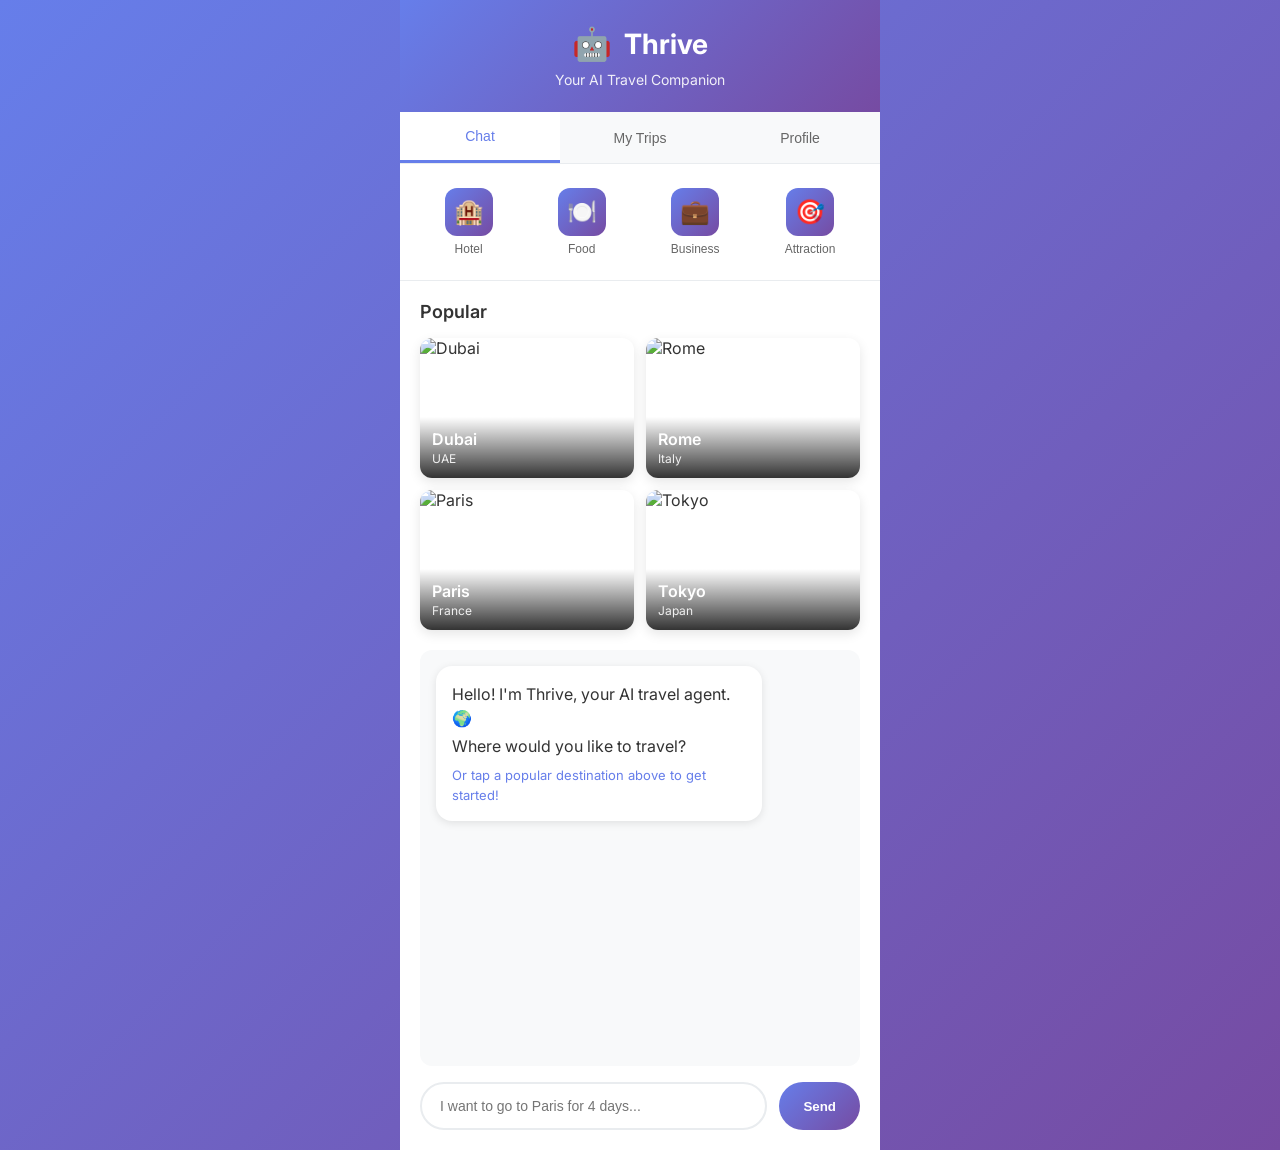
==== commit bf30912b: "Add popular destinations and category navigation matching PDF design" ====
--- a/templates/index.html
+++ b/templates/index.html
@@ -27,12 +27,71 @@
 
         <!-- Chat Tab -->
         <div class="tab-content active" id="chat-tab">
+            <!-- Quick Categories Bar -->
+            <div class="quick-categories">
+                <button class="category-btn" onclick="filterCategory('hotel')">
+                    <div class="category-icon">🏨</div>
+                    <span>Hotel</span>
+                </button>
+                <button class="category-btn" onclick="filterCategory('food')">
+                    <div class="category-icon">🍽️</div>
+                    <span>Food</span>
+                </button>
+                <button class="category-btn" onclick="filterCategory('business')">
+                    <div class="category-icon">💼</div>
+                    <span>Business</span>
+                </button>
+                <button class="category-btn" onclick="filterCategory('attraction')">
+                    <div class="category-icon">🎯</div>
+                    <span>Attraction</span>
+                </button>
+            </div>
+
+            <!-- Popular Destinations -->
+            <div class="popular-section">
+                <h3 class="section-title">Popular</h3>
+                <div class="destinations-grid">
+                    <div class="destination-card" onclick="suggestDestination('Dubai')">
+                        <img src="https://images.unsplash.com/photo-1512453979798-5ea904ac66de?w=400&h=300&fit=crop" alt="Dubai">
+                        <div class="destination-overlay">
+                            <h4>Dubai</h4>
+                            <p>UAE</p>
+                        </div>
+                    </div>
+                    <div class="destination-card" onclick="suggestDestination('Rome')">
+                        <img src="https://images.unsplash.com/photo-1552832230-c0197dd311b5?w=400&h=300&fit=crop" alt="Rome">
+                        <div class="destination-overlay">
+                            <h4>Rome</h4>
+                            <p>Italy</p>
+                        </div>
+                    </div>
+                    <div class="destination-card" onclick="suggestDestination('Paris')">
+                        <img src="https://images.unsplash.com/photo-1502602898657-3e91760cbb34?w=400&h=300&fit=crop" alt="Paris">
+                        <div class="destination-overlay">
+                            <h4>Paris</h4>
+                            <p>France</p>
+                        </div>
+                    </div>
+                    <div class="destination-card" onclick="suggestDestination('Tokyo')">
+                        <img src="https://images.unsplash.com/photo-1540959733332-eab4deabeeaf?w=400&h=300&fit=crop" alt="Tokyo">
+                        <div class="destination-overlay">
+                            <h4>Tokyo</h4>
+                            <p>Japan</p>
+                        </div>
+                    </div>
+                </div>
+            </div>
+
+            <!-- Chat Container -->
             <div class="chat-container">
                 <div class="chat-messages" id="chatMessages">
                     <div class="message bot">
                         <div class="message-content">
                             <p>Hello! I'm Thrive, your AI travel agent. 🌍</p>
                             <p>Where would you like to travel?</p>
+                            <p style="margin-top: 8px; font-size: 13px; color: #667eea;">
+                                Or tap a popular destination above to get started!
+                            </p>
                         </div>
                     </div>
                 </div>
@@ -107,6 +166,31 @@
             });
         });
 
+        // Filter by category
+        function filterCategory(category) {
+            const messages = {
+                'hotel': 'I want to find hotels',
+                'food': 'I want to find restaurants and food',
+                'business': 'I need business travel services',
+                'attraction': 'I want to explore attractions and activities'
+            };
+            
+            const input = document.getElementById('userInput');
+            input.value = messages[category] || '';
+            input.focus();
+        }
+
+        // Suggest destination
+        function suggestDestination(destination) {
+            const input = document.getElementById('userInput');
+            input.value = `I want to go to ${destination} for a few days`;
+            input.focus();
+            
+            setTimeout(() => {
+                sendMessage();
+            }, 1000);
+        }
+
         // Chat Functionality
         const chatMessages = document.getElementById('chatMessages');
         const userInput = document.getElementById('userInput');
@@ -141,6 +225,21 @@
                     const tripIdMatch = data.message.match(/Trip ID: #(\d+)/);
                     if (tripIdMatch) {
                         currentTripId = tripIdMatch[1];
+                        
+                        // Add "Show More Details" button
+                        setTimeout(() => {
+                            const detailsBtn = document.createElement('div');
+                            detailsBtn.className = 'message bot';
+                            detailsBtn.innerHTML = `
+                                <div class="message-content">
+                                    <a href="/trip/${currentTripId}" class="details-link">
+                                        📋 Show More Details →
+                                    </a>
+                                </div>
+                            `;
+                            chatMessages.appendChild(detailsBtn);
+                            chatMessages.scrollTop = chatMessages.scrollHeight;
+                        }, 500);
                     }
                 } else {
                     addMessage('Error: ' + data.error, 'bot error');
@@ -251,7 +350,6 @@
                         
                         html += `</div>`;
                         
-                        // Hotel Recommendations
                         if (trip.hotels && trip.hotels.length > 0) {
                             html += `<h3>Hotel Recommendations</h3><div class="hotels">`;
                             for (const hotel of trip.hotels) {
--- a/static/style.css
+++ b/static/style.css
@@ -92,11 +92,117 @@
     display: block;
 }
 
+/* Quick Categories Bar */
+.quick-categories {
+    display: flex;
+    justify-content: space-around;
+    padding: 16px 12px;
+    background: #fff;
+    border-bottom: 1px solid #e9ecef;
+    margin: -20px -20px 20px -20px;
+}
+
+.category-btn {
+    display: flex;
+    flex-direction: column;
+    align-items: center;
+    gap: 6px;
+    background: none;
+    border: none;
+    cursor: pointer;
+    padding: 8px 12px;
+    border-radius: 12px;
+    transition: all 0.3s;
+}
+
+.category-btn:hover {
+    background: #f8f9fa;
+}
+
+.category-icon {
+    font-size: 24px;
+    width: 48px;
+    height: 48px;
+    display: flex;
+    align-items: center;
+    justify-content: center;
+    background: linear-gradient(135deg, #667eea 0%, #764ba2 100%);
+    border-radius: 12px;
+    color: white;
+}
+
+.category-btn span {
+    font-size: 12px;
+    color: #666;
+    font-weight: 500;
+}
+
+/* Popular Destinations Section */
+.popular-section {
+    padding: 0 0 20px 0;
+    background: #fff;
+}
+
+.section-title {
+    font-size: 18px;
+    font-weight: 600;
+    color: #333;
+    margin-bottom: 16px;
+}
+
+.destinations-grid {
+    display: grid;
+    grid-template-columns: repeat(2, 1fr);
+    gap: 12px;
+}
+
+.destination-card {
+    position: relative;
+    height: 140px;
+    border-radius: 12px;
+    overflow: hidden;
+    cursor: pointer;
+    transition: transform 0.3s;
+    box-shadow: 0 4px 12px rgba(0,0,0,0.1);
+}
+
+.destination-card:hover {
+    transform: translateY(-4px);
+    box-shadow: 0 8px 20px rgba(0,0,0,0.15);
+}
+
+.destination-card img {
+    width: 100%;
+    height: 100%;
+    object-fit: cover;
+}
+
+.destination-overlay {
+    position: absolute;
+    bottom: 0;
+    left: 0;
+    right: 0;
+    background: linear-gradient(to top, rgba(0,0,0,0.8), transparent);
+    padding: 12px;
+    color: white;
+}
+
+.destination-overlay h4 {
+    font-size: 16px;
+    font-weight: 600;
+    margin-bottom: 2px;
+}
+
+.destination-overlay p {
+    font-size: 12px;
+    opacity: 0.9;
+}
+
 /* Chat Container */
 .chat-container {
     display: flex;
     flex-direction: column;
-    height: calc(100vh - 200px);
+    height: calc(100vh - 420px);
 }
 
 .chat-messages {
@@ -462,6 +568,24 @@
     border-radius: 8px;
     font-weight: 600;
     cursor: pointer;
+}
+
+/* Details Link */
+.details-link {
+    display: inline-block;
+    background: #fff;
+    color: #667eea;
+    padding: 12px 20px;
+    border: 2px solid #667eea;
+    border-radius: 24px;
+    text-decoration: none;
+    font-weight: 600;
+    transition: all 0.3s;
+}
+
+.details-link:hover {
+    background: #667eea;
+    color: white;
 }
 
 /* Loading & Empty States */
@@ -488,4 +612,18 @@
     .trip-actions {
         flex-direction: column;
     }
+    
+    .destinations-grid {
+        grid-template-columns: repeat(2, 1fr);
+    }
+    
+    .destination-card {
+        height: 120px;
+    }
+    
+    .category-icon {
+        width: 44px;
+        height: 44px;
+        font-size: 20px;
+    }
 }
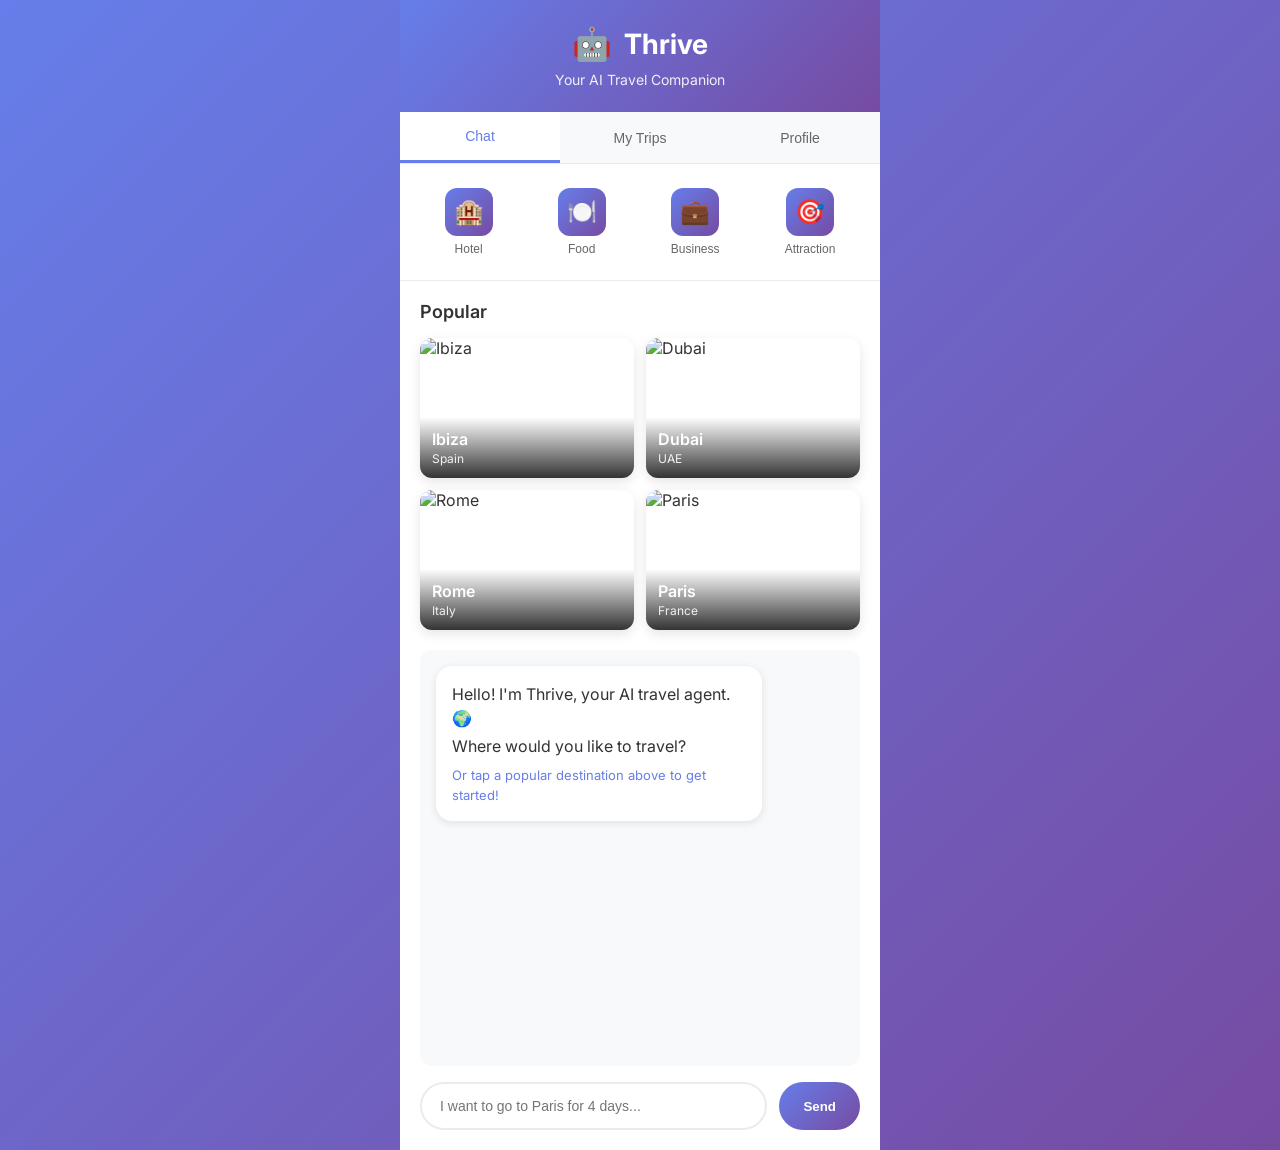
==== commit 2e17f42d: "Complete Thrive app with all features" ====
--- a/templates/index.html
+++ b/templates/index.html
@@ -51,32 +51,32 @@
             <div class="popular-section">
                 <h3 class="section-title">Popular</h3>
                 <div class="destinations-grid">
-                    <div class="destination-card" onclick="suggestDestination('Dubai')">
+                    <div class="destination-card" onclick="window.location.href='/destination/Ibiza'">
+                        <img src="https://images.unsplash.com/photo-1523497604123-29b5dc695e78?w=400&h=300&fit=crop" alt="Ibiza">
+                        <div class="destination-overlay">
+                            <h4>Ibiza</h4>
+                            <p>Spain</p>
+                        </div>
+                    </div>
+                    <div class="destination-card" onclick="window.location.href='/destination/Dubai'">
                         <img src="https://images.unsplash.com/photo-1512453979798-5ea904ac66de?w=400&h=300&fit=crop" alt="Dubai">
                         <div class="destination-overlay">
                             <h4>Dubai</h4>
                             <p>UAE</p>
                         </div>
                     </div>
-                    <div class="destination-card" onclick="suggestDestination('Rome')">
+                    <div class="destination-card" onclick="window.location.href='/destination/Rome'">
                         <img src="https://images.unsplash.com/photo-1552832230-c0197dd311b5?w=400&h=300&fit=crop" alt="Rome">
                         <div class="destination-overlay">
                             <h4>Rome</h4>
                             <p>Italy</p>
                         </div>
                     </div>
-                    <div class="destination-card" onclick="suggestDestination('Paris')">
+                    <div class="destination-card" onclick="window.location.href='/destination/Paris'">
                         <img src="https://images.unsplash.com/photo-1502602898657-3e91760cbb34?w=400&h=300&fit=crop" alt="Paris">
                         <div class="destination-overlay">
                             <h4>Paris</h4>
                             <p>France</p>
-                        </div>
-                    </div>
-                    <div class="destination-card" onclick="suggestDestination('Tokyo')">
-                        <img src="https://images.unsplash.com/photo-1540959733332-eab4deabeeaf?w=400&h=300&fit=crop" alt="Tokyo">
-                        <div class="destination-overlay">
-                            <h4>Tokyo</h4>
-                            <p>Japan</p>
                         </div>
                     </div>
                 </div>
@@ -178,17 +178,6 @@
             const input = document.getElementById('userInput');
             input.value = messages[category] || '';
             input.focus();
-        }
-
-        // Suggest destination
-        function suggestDestination(destination) {
-            const input = document.getElementById('userInput');
-            input.value = `I want to go to ${destination} for a few days`;
-            input.focus();
-            
-            setTimeout(() => {
-                sendMessage();
-            }, 1000);
         }
 
         // Chat Functionality
--- a/static/style.css
+++ b/static/style.css
@@ -626,4 +626,234 @@
         height: 44px;
         font-size: 20px;
     }
-}+    /* Destination Details Page */
+.destination-hero {
+    position: relative;
+    height: 300px;
+    overflow: hidden;
+}
+
+.destination-hero img {
+    width: 100%;
+    height: 100%;
+    object-fit: cover;
+}
+
+.back-button {
+    position: absolute;
+    top: 20px;
+    left: 20px;
+    width: 44px;
+    height: 44px;
+    background: white;
+    border: none;
+    border-radius: 50%;
+    font-size: 20px;
+    cursor: pointer;
+    display: flex;
+    align-items: center;
+    justify-content: center;
+    box-shadow: 0 2px 8px rgba(0,0,0,0.2);
+    transition: transform 0.2s;
+}
+
+.back-button:hover {
+    transform: scale(1.1);
+}
+
+.hero-actions {
+    position: absolute;
+    top: 20px;
+    right: 20px;
+    display: flex;
+    gap: 12px;
+}
+
+.action-btn {
+    width: 44px;
+    height: 44px;
+    background: white;
+    border: none;
+    border-radius: 50%;
+    font-size: 20px;
+    cursor: pointer;
+    display: flex;
+    align-items: center;
+    justify-content: center;
+    box-shadow: 0 2px 8px rgba(0,0,0,0.2);
+    transition: transform 0.2s;
+}
+
+.action-btn:hover {
+    transform: scale(1.1);
+}
+
+.destination-content {
+    padding: 24px 20px;
+    background: #fff;
+}
+
+.destination-title {
+    font-size: 32px;
+    font-weight: 700;
+    color: #333;
+    margin-bottom: 4px;
+}
+
+.destination-location {
+    font-size: 16px;
+    color: #666;
+    margin-bottom: 20px;
+}
+
+.destination-description {
+    margin-bottom: 28px;
+}
+
+.destination-description p {
+    font-size: 15px;
+    line-height: 1.7;
+    color: #555;
+    margin-bottom: 12px;
+}
+
+.read-more-btn {
+    background: none;
+    border: none;
+    color: #667eea;
+    font-weight: 600;
+    font-size: 14px;
+    cursor: pointer;
+    padding: 0;
+    transition: color 0.3s;
+}
+
+.read-more-btn:hover {
+    color: #764ba2;
+    text-decoration: underline;
+}
+
+.category-buttons {
+    display: flex;
+    justify-content: space-around;
+    margin-bottom: 32px;
+    padding: 20px 0;
+    background: #f8f9fa;
+    border-radius: 16px;
+}
+
+.category-btn-large {
+    display: flex;
+    flex-direction: column;
+    align-items: center;
+    gap: 8px;
+    background: none;
+    border: none;
+    cursor: pointer;
+    padding: 12px;
+    border-radius: 12px;
+    transition: all 0.3s;
+}
+
+.category-btn-large:hover {
+    background: #e9ecef;
+    transform: translateY(-2px);
+}
+
+.category-icon-large {
+    font-size: 32px;
+    width: 64px;
+    height: 64px;
+    display: flex;
+    align-items: center;
+    justify-content: center;
+    background: linear-gradient(135deg, #667eea 0%, #764ba2 100%);
+    border-radius: 16px;
+    color: white;
+}
+
+.category-btn-large span {
+    font-size: 13px;
+    color: #333;
+    font-weight: 500;
+}
+
+.gallery-section {
+    margin-bottom: 28px;
+}
+
+.gallery-section .section-title {
+    font-size: 20px;
+    font-weight: 600;
+    color: #333;
+    margin-bottom: 16px;
+}
+
+.gallery-grid {
+    display: grid;
+    grid-template-columns: repeat(2, 1fr);
+    gap: 12px;
+}
+
+.gallery-item {
+    border-radius: 12px;
+    overflow: hidden;
+    height: 140px;
+    box-shadow: 0 2px 8px rgba(0,0,0,0.1);
+}
+
+.gallery-item img {
+    width: 100%;
+    height: 100%;
+    object-fit: cover;
+    transition: transform 0.3s;
+}
+
+.gallery-item:hover img {
+    transform: scale(1.05);
+}
+
+.plan-trip-section {
+    padding-bottom: 20px;
+}
+
+.plan-trip-btn {
+    width: 100%;
+    padding: 18px;
+    background: linear-gradient(135deg, #667eea 0%, #764ba2 100%);
+    color: white;
+    border: none;
+    border-radius: 16px;
+    font-size: 16px;
+    font-weight: 600;
+    cursor: pointer;
+    transition: transform 0.2s, box-shadow 0.2s;
+    box-shadow: 0 4px 12px rgba(102, 126, 234, 0.3);
+}
+
+.plan-trip-btn:hover {
+    transform: translateY(-2px);
+    box-shadow: 0 6px 16px rgba(102, 126, 234, 0.4);
+}
+
+/* Responsive adjustments */
+@media (max-width: 480px) {
+    .destination-hero {
+        height: 260px;
+    }
+    
+    .destination-title {
+        font-size: 28px;
+    }
+    
+    .category-icon-large {
+        width: 56px;
+        height: 56px;
+        font-size: 28px;
+    }
+    
+    .gallery-item {
+        height: 120px;
+    }
+}
+}
